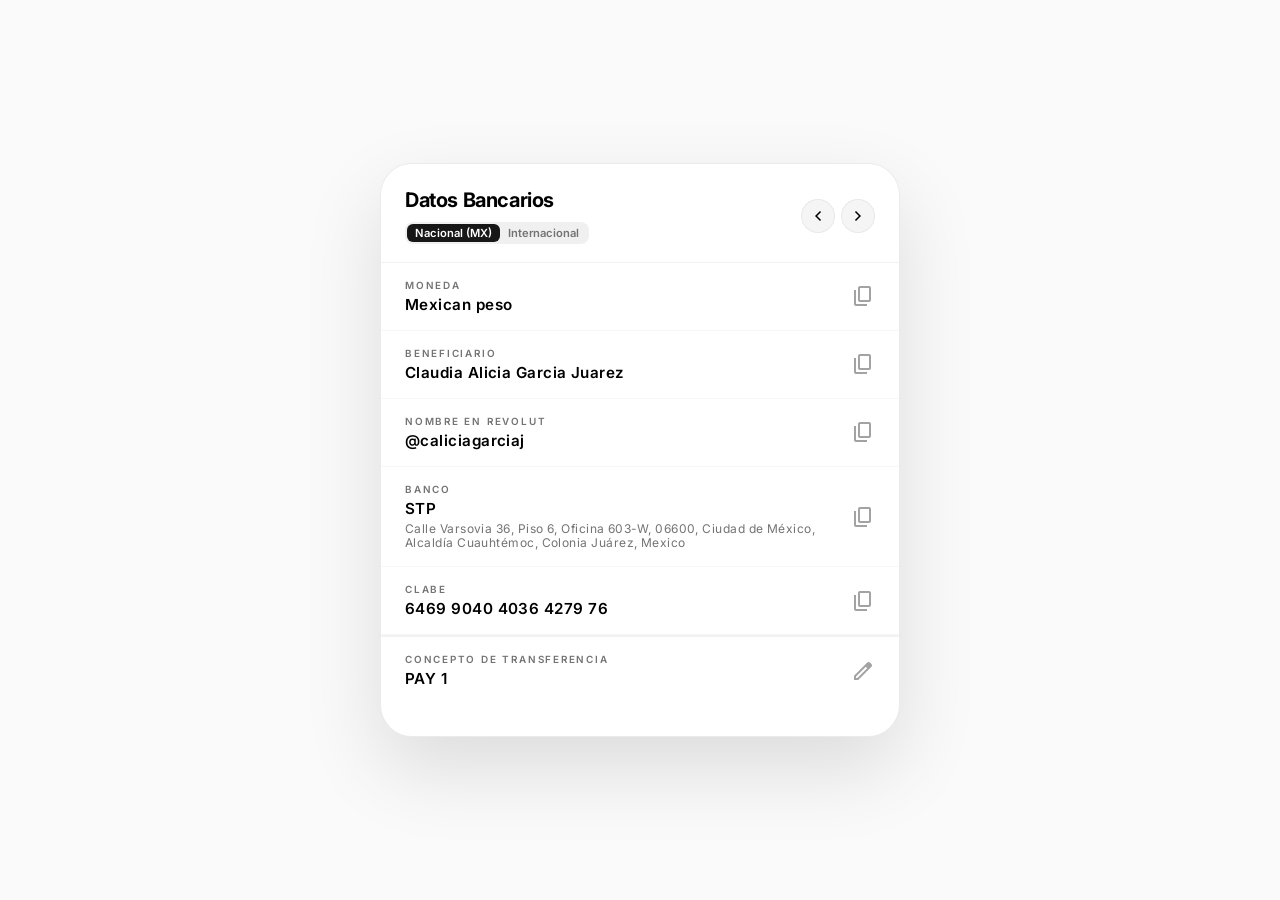
==== src/projects/claudia/index.html @ c99467b4 "feat(claudia): introduce dedicated Revolut/STP bank payment card and add @riosisraelg revtag to cont" ====
<!DOCTYPE html>
<html lang="es">
<head>
    <meta charset="UTF-8">
    <meta name="viewport" content="width=device-width, initial-scale=1.0, maximum-scale=1.0, user-scalable=no, viewport-fit=cover">
    <title>Datos Bancarios — Claudia Alicia Garcia Juarez</title>
    <meta name="description" content="Datos oficiales para transferencias bancarias y pagos en Revolut / STP de Claudia Alicia Garcia Juarez.">
    
    <link rel="stylesheet" href="style.css?v=6">
    <link rel="stylesheet" href="https://fonts.googleapis.com/css2?family=Inter:wght@300;400;500;600;700;800;900&display=swap">
    <link rel="stylesheet" href="https://fonts.googleapis.com/css2?family=Material+Symbols+Outlined:opsz,wght,FILL,GRAD@20..48,100..700,0..1,-50..200">
</head>
<body>

    <!-- ── Full-Screen Bank Modal View ────────────── -->
    <div class="bank-modal-overlay full-screen-modal open" id="bankModalOverlay">
        <div class="bank-modal-container full-screen-container">
            
            <div class="bank-modal-header">
                <div class="bank-modal-title-group">
                    <h3 class="bank-modal-title">Datos Bancarios</h3>
                    <div style="display: flex; gap: 8px; align-items: center; flex-wrap: wrap; margin-top: 4px;">
                        <div class="revolut-toggle" id="revolutToggleContainer" style="display: flex; background: rgba(0,0,0,0.06); border-radius: 8px; padding: 2px;">
                            <button id="btnRevMx" style="background: var(--gray-900); color: white; border: none; padding: 2px 8px; border-radius: 6px; font-size: 0.7rem; font-weight: 600; cursor: pointer; transition: 0.2s;">Nacional (MX)</button>
                            <button id="btnRevInt" style="background: transparent; color: var(--gray-500); border: none; padding: 2px 8px; border-radius: 6px; font-size: 0.7rem; font-weight: 600; cursor: pointer; transition: 0.2s;">Internacional</button>
                        </div>
                    </div>
                </div>
                
                <div class="bank-modal-header-actions">
                    <button class="bank-nav-header-btn" id="prevBankBtn" aria-label="Cambiar a cuenta nacional / internacional">
                        <span class="material-symbols-outlined">chevron_left</span>
                    </button>
                    <button class="bank-nav-header-btn" id="nextBankBtn" aria-label="Cambiar a cuenta nacional / internacional">
                        <span class="material-symbols-outlined">chevron_right</span>
                    </button>
                </div>
            </div>

            <div class="bank-modal-body">
                
                <!-- Bank Fields -->
                <div class="bank-field-section">

                    <div class="bank-row" id="rowCurrency" data-copy="Mexican peso" data-field="currency">
                        <div class="bank-row-info">
                            <span class="bank-field-label">Moneda</span>
                            <span class="bank-field-value" id="valCurrency">Mexican peso</span>
                        </div>
                        <span class="material-symbols-outlined bank-row-icon">content_copy</span>
                    </div>

                    <div class="bank-row" data-copy="Claudia Alicia Garcia Juarez" data-field="beneficiary">
                        <div class="bank-row-info">
                            <span class="bank-field-label">Beneficiario</span>
                            <span class="bank-field-value">Claudia Alicia Garcia Juarez</span>
                        </div>
                        <span class="material-symbols-outlined bank-row-icon">content_copy</span>
                    </div>

                    <div class="bank-row" id="rowRevtag" data-copy="@caliciagarciaj" data-field="revtag">
                        <div class="bank-row-info">
                            <span class="bank-field-label">Nombre en Revolut</span>
                            <span class="bank-field-value" id="valRevtag">@caliciagarciaj</span>
                        </div>
                        <span class="material-symbols-outlined bank-row-icon">content_copy</span>
                    </div>

                    <div class="bank-row" id="rowBankName" data-copy="STP" data-field="bank">
                        <div class="bank-row-info">
                            <span class="bank-field-label">Banco</span>
                            <span class="bank-field-value" id="valBankName">
                                STP<br>
                                <span style="font-size: 0.75rem; color: var(--gray-500); font-weight: 400; line-height: 1.2; display: block; margin-top: 4px;">
                                    Calle Varsovia 36, Piso 6, Oficina 603-W, 06600, Ciudad de México, Alcaldía Cuauhtémoc, Colonia Juárez, Mexico
                                </span>
                            </span>
                        </div>
                        <span class="material-symbols-outlined bank-row-icon">content_copy</span>
                    </div>

                    <div class="bank-row" id="rowAccount" data-copy="646990404036427976" data-field="account">
                        <div class="bank-row-info">
                            <span class="bank-field-label" id="lblAccount">CLABE</span>
                            <span class="bank-field-value" id="valAccount">6469 9040 4036 4279 76</span>
                        </div>
                        <span class="material-symbols-outlined bank-row-icon">content_copy</span>
                    </div>

                    <div class="bank-row" id="rowSwift" data-copy="REVOMXM2" data-field="swift" style="display: none;">
                        <div class="bank-row-info">
                            <span class="bank-field-label">BIC/SWIFT code</span>
                            <span class="bank-field-value" id="valSwift">REVOMXM2</span>
                        </div>
                        <span class="material-symbols-outlined bank-row-icon">content_copy</span>
                    </div>
                    
                </div>

                <!-- Fare Editor Section -->
                <div class="fare-section" id="speiFareSection">
                    <div class="fare-closed" id="speiFareClosed">
                        <div class="bank-row" id="speiFareToggleRow">
                            <div class="bank-row-info">
                                <span class="bank-field-label">Concepto de Transferencia</span>
                                <span class="bank-field-value" id="speiFareDisplay">Personalizar y copiar</span>
                            </div>
                            <span class="material-symbols-outlined bank-row-icon">edit</span>
                        </div>
                    </div>
                    
                    <div class="fare-open" id="speiFareOpen">
                        <div class="fare-edit-header">
                            <span class="bank-field-label">Personalizar Concepto SPEI</span>
                            <button class="fare-close-btn" id="speiFareCloseBtn" aria-label="Cerrar editor">
                                <span class="material-symbols-outlined" style="font-size:18px">close</span>
                            </button>
                        </div>
                        <div style="font-size: 0.75rem; color: var(--gray-500); margin-bottom: 14px;">
                            Ingresa tu nombre para generar el concepto con el prefijo oficial PAY.
                        </div>
                        <div class="fare-input-group">
                            <div class="fare-input-row">
                                <label class="fare-input-label">Tu Nombre</label>
                                <input type="text" id="speiFareFirstName" placeholder="JUAN" autocapitalize="characters" spellcheck="false" enterkeyhint="next">
                            </div>
                            <div class="fare-input-row">
                                <label class="fare-input-label">Tu Apellido</label>
                                <input type="text" id="speiFareLastName" placeholder="PEREZ" autocapitalize="characters" spellcheck="false" enterkeyhint="next">
                            </div>
                            <div class="fare-input-row">
                                <label class="fare-input-label">Cantidad de Pagos (1-10)</label>
                                <input type="number" id="speiFareCount" placeholder="1" min="1" max="10" inputmode="numeric" enterkeyhint="done" value="1">
                            </div>
                        </div>
                        <div class="fare-preview">
                            <div style="display: flex; justify-content: space-between; align-items: baseline; margin-bottom: 4px;">
                                <span class="fare-preview-label" style="margin-bottom: 0;">Concepto generado:</span>
                                <span id="speiFareTotalCounter" style="font-size: 0.75rem; color: var(--gray-500); font-weight: 500;">40 restantes</span>
                            </div>
                            <span class="fare-preview-text" id="speiFarePreviewText">PAY 1</span>
                        </div>
                        <div class="fare-footer">
                            <button class="fare-copy-btn" id="speiFareCopyBtn" disabled>Copiar Concepto</button>
                        </div>
                    </div>
                </div>

            </div>
        </div>
    </div>

    <!-- Toast Notification -->
    <div class="copy-toast" id="copyToast" role="alert" aria-live="polite">
        ¡Copiado al portapapeles!
    </div>

    <script src="script.js?v=6"></script>
</body>
</html>
---- src/projects/claudia/style.css ----
/* ========================================
   Digital Contact Card & Payment Hub
   White & Minimalist — System Dark Mode
   (Literal Clone for Claudia)
   ======================================== */

@import url('https://fonts.googleapis.com/css2?family=Inter:wght@300;400;500;600;700;800;900&display=swap');
@import url('https://fonts.googleapis.com/css2?family=Material+Symbols+Outlined:opsz,wght,FILL,GRAD@20..48,100..700,0..1,-50..200');

/* ── Reset ────────────────────────────── */
*, *::before, *::after {
    margin: 0;
    padding: 0;
    box-sizing: border-box;
}

/* ── Variables — Light (default) ──────── */
:root {
    --bg: #ffffff;
    --fg: #000000;
    --gray-50: #fafafa;
    --gray-100: #f5f5f5;
    --gray-200: #e5e5e5;
    --gray-300: #d4d4d4;
    --gray-400: #a3a3a3;
    --gray-500: #737373;
    --gray-600: #525252;
    --gray-700: #404040;
    --gray-800: #262626;
    --gray-900: #171717;
    --border: #e5e5e5;
    --surface: #fafafa;
    --success: #16a34a;
    --font: 'Inter', -apple-system, BlinkMacSystemFont, 'Segoe UI', Roboto, sans-serif;
    --transition: 0.25s cubic-bezier(0.4, 0, 0.2, 1);
}

/* ── Variables — Dark (system) ────────── */
@media (prefers-color-scheme: dark) {
    :root {
        --bg: #0a0a0a;
        --fg: #fafafa;
        --gray-50: #171717;
        --gray-100: #1c1c1c;
        --gray-200: #262626;
        --gray-300: #404040;
        --gray-400: #737373;
        --gray-500: #a3a3a3;
        --gray-600: #d4d4d4;
        --gray-700: #e5e7eb;
        --gray-800: #f5f5f5;
        --gray-900: #fafafa;
        --border: #262626;
        --surface: #141414;
        --success: #22c55e;
    }
}

/* ── Base ─────────────────────────────── */
html {
    scroll-behavior: smooth;
    -webkit-text-size-adjust: 100%;
    overflow-x: hidden;
    width: 100vw;
}

body {
    font-family: var(--font);
    background-color: var(--bg);
    color: var(--fg);
    min-height: 100vh;
    min-height: 100dvh;
    display: flex;
    justify-content: center;
    align-items: flex-start;
    position: relative;
    overflow-x: hidden;
    transition: background-color var(--transition), color var(--transition);
    padding: 0;
    margin: 0;
}

/* ── Full-Screen Modal (Standalone Open View) ───────── */
.full-screen-modal {
    position: relative;
    width: 100vw;
    min-height: 100vh;
    min-height: 100dvh;
    background: var(--bg);
    z-index: 10;
    display: flex;
    align-items: flex-start;
    justify-content: center;
    padding: 0;
    opacity: 1;
    pointer-events: auto;
}

.full-screen-container {
    background: var(--bg);
    border: none;
    border-radius: 0;
    width: 100vw;
    min-height: 100vh;
    min-height: 100dvh;
    max-width: 520px;
    display: flex;
    flex-direction: column;
    overflow: hidden;
    box-shadow: none;
    transform: none;
}

@media (min-width: 768px) {
    body {
        padding: 24px 16px;
        background-color: var(--gray-50);
        align-items: center;
    }
    @media (prefers-color-scheme: dark) {
        body {
            background-color: #000000;
        }
    }
    .full-screen-modal {
        background: transparent;
        min-height: auto;
    }
    .full-screen-container {
        border-radius: 32px;
        border: 1px solid rgba(0, 0, 0, 0.08);
        box-shadow: 0 32px 80px rgba(0, 0, 0, 0.12);
        min-height: auto;
    }
    @media (prefers-color-scheme: dark) {
        .full-screen-container {
            border-color: rgba(255, 255, 255, 0.12);
            box-shadow: 0 32px 80px rgba(0, 0, 0, 0.75);
        }
    }
}

.bank-modal-header {
    display: flex;
    align-items: center;
    justify-content: space-between;
    padding: 24px 24px 18px;
    border-bottom: 1px solid rgba(0, 0, 0, 0.05);
    padding-top: max(24px, env(safe-area-inset-top));
}

@media (prefers-color-scheme: dark) {
    .bank-modal-header {
        border-bottom-color: rgba(255, 255, 255, 0.05);
    }
}

.bank-modal-title-group {
    display: flex;
    align-items: flex-start;
    flex-direction: column;
    gap: 6px;
}

.bank-modal-title {
    font-size: 1.25rem;
    font-weight: 700;
    letter-spacing: -0.02em;
}

.bank-active-tag {
    font-size: 0.72rem;
    font-weight: 700;
    letter-spacing: 0.06em;
    text-transform: uppercase;
    background: rgba(0, 0, 0, 0.05);
    color: var(--fg);
    padding: 3px 8px;
    border-radius: 8px;
    border: 1px solid rgba(0, 0, 0, 0.08);
    transition: opacity 0.2s ease, transform 0.2s ease;
}

@media (prefers-color-scheme: dark) {
    .bank-active-tag {
        background: rgba(255, 255, 255, 0.08);
        border-color: rgba(255, 255, 255, 0.12);
    }
}

.revolut-toggle {
    display: flex;
    background: rgba(0, 0, 0, 0.06);
    border-radius: 8px;
    padding: 2px;
}

@media (prefers-color-scheme: dark) {
    .revolut-toggle {
        background: rgba(255, 255, 255, 0.1);
    }
}

.revolut-toggle button {
    border: none;
    padding: 3px 10px;
    border-radius: 6px;
    font-family: var(--font);
    font-size: 0.7rem;
    font-weight: 600;
    cursor: pointer;
    transition: 0.2s ease;
}

.bank-modal-header-actions {
    display: flex;
    align-items: center;
    gap: 6px;
}

.bank-nav-header-btn {
    background: rgba(0, 0, 0, 0.04);
    border: 1px solid rgba(0, 0, 0, 0.06);
    color: var(--fg);
    width: 34px;
    height: 34px;
    border-radius: 50%;
    display: flex;
    align-items: center;
    justify-content: center;
    cursor: pointer;
    transition: all var(--transition);
    user-select: none;
    -webkit-user-select: none;
}

.bank-nav-header-btn .material-symbols-outlined {
    font-size: 20px;
}

@media (prefers-color-scheme: dark) {
    .bank-nav-header-btn {
        background: rgba(255, 255, 255, 0.06);
        border-color: rgba(255, 255, 255, 0.1);
    }
}

.bank-nav-header-btn:hover {
    background: var(--fg);
    color: var(--bg);
    transform: scale(1.08);
}

.bank-nav-header-btn:active {
    transform: scale(0.92);
}

.bank-modal-body {
    overflow-y: auto;
    -webkit-overflow-scrolling: touch;
    flex: 1;
    padding: 0;
    padding-bottom: max(32px, env(safe-area-inset-bottom));
}

/* ── Bank Rows (Literal Structure) ───── */
.bank-field-section {
    border-bottom: 1px solid rgba(0, 0, 0, 0.05);
}

@media (prefers-color-scheme: dark) {
    .bank-field-section {
        border-bottom-color: rgba(255, 255, 255, 0.05);
    }
}

.bank-row {
    display: flex;
    align-items: center;
    justify-content: space-between;
    padding: 16px 24px;
    border-bottom: 1px solid rgba(0, 0, 0, 0.03);
    cursor: pointer;
    transition: background-color var(--transition);
    user-select: none;
    -webkit-user-select: none;
    touch-action: manipulation;
}

@media (prefers-color-scheme: dark) {
    .bank-row {
        border-bottom-color: rgba(255, 255, 255, 0.03);
    }
}

.bank-row:last-child {
    border-bottom: none;
}

.bank-row:hover {
    background-color: rgba(0, 0, 0, 0.02);
}

@media (prefers-color-scheme: dark) {
    .bank-row:hover {
        background-color: rgba(255, 255, 255, 0.02);
    }
}

.bank-row:active {
    transform: scale(0.98);
}

.bank-row-info {
    display: flex;
    flex-direction: column;
    gap: 4px;
    flex: 1;
    min-width: 0;
}

.bank-field-label {
    font-size: 0.62rem;
    font-weight: 600;
    letter-spacing: 0.18em;
    text-transform: uppercase;
    color: var(--gray-500);
}

.bank-field-value {
    font-size: 0.95rem;
    font-weight: 600;
    letter-spacing: 0.03em;
    transition: color var(--transition);
}

.bank-field-value.copied {
    color: var(--success);
}

.bank-row-icon {
    flex-shrink: 0;
    margin-left: 12px;
    color: var(--gray-400);
    font-size: 18px;
    transition: color var(--transition);
}

.bank-row:hover .bank-row-icon {
    color: var(--fg);
}

/* ── Fare / Concept Editor Section ──────────────── */
.fare-section {
    border-top: 1px solid rgba(0, 0, 0, 0.05);
}

@media (prefers-color-scheme: dark) {
    .fare-section {
        border-top-color: rgba(255, 255, 255, 0.05);
    }
}

.fare-closed {
    display: block;
}

.fare-open {
    display: none;
    padding: 18px 24px;
    background: rgba(0, 0, 0, 0.02);
}

@media (prefers-color-scheme: dark) {
    .fare-open {
        background: rgba(255, 255, 255, 0.02);
    }
}

.fare-section.expanded .fare-closed {
    display: none;
}

.fare-section.expanded .fare-open {
    display: block;
}

.fare-edit-header {
    display: flex;
    justify-content: space-between;
    align-items: center;
    margin-bottom: 8px;
}

.fare-close-btn {
    background: none;
    border: none;
    color: var(--gray-500);
    cursor: pointer;
    padding: 4px;
    display: flex;
    align-items: center;
}

.fare-close-btn:hover {
    color: var(--fg);
}

.fare-input-group {
    display: flex;
    flex-direction: column;
    gap: 12px;
    margin-bottom: 16px;
}

.fare-input-row {
    display: flex;
    flex-direction: column;
    gap: 6px;
}

.fare-input-label {
    font-size: 0.65rem;
    font-weight: 600;
    letter-spacing: 0.1em;
    text-transform: uppercase;
    color: var(--gray-500);
}

.fare-input-row input {
    background: var(--bg);
    border: 1px solid rgba(0, 0, 0, 0.1);
    padding: 12px 14px;
    font-family: var(--font);
    font-size: 0.92rem;
    font-weight: 600;
    color: var(--fg);
    border-radius: 12px;
    transition: border-color var(--transition);
    outline: none;
}

@media (prefers-color-scheme: dark) {
    .fare-input-row input {
        background: rgba(255, 255, 255, 0.05);
        border-color: rgba(255, 255, 255, 0.1);
    }
}

.fare-input-row input:focus {
    border-color: var(--fg);
}

.fare-preview {
    background: rgba(0, 0, 0, 0.03);
    padding: 14px 16px;
    border-radius: 12px;
    margin-bottom: 16px;
    display: flex;
    flex-direction: column;
    gap: 6px;
}

@media (prefers-color-scheme: dark) {
    .fare-preview {
        background: rgba(255, 255, 255, 0.05);
    }
}

.fare-preview-label {
    font-size: 0.65rem;
    font-weight: 600;
    letter-spacing: 0.1em;
    text-transform: uppercase;
    color: var(--gray-500);
}

.fare-preview-text {
    font-size: 1rem;
    font-weight: 700;
    color: var(--fg);
    word-break: break-all;
}

.fare-footer {
    display: flex;
    gap: 12px;
}

.fare-copy-btn {
    flex: 1;
    background: var(--fg);
    color: var(--bg);
    border: none;
    padding: 14px 20px;
    font-family: var(--font);
    font-size: 0.82rem;
    font-weight: 700;
    letter-spacing: 0.08em;
    text-transform: uppercase;
    cursor: pointer;
    border-radius: 12px;
    transition: opacity var(--transition);
}

.fare-copy-btn:disabled {
    opacity: 0.3;
    cursor: not-allowed;
}

.fare-copy-btn:not(:disabled):hover {
    opacity: 0.88;
}

/* ── Copy Toast (Floating) ───────────── */
.copy-toast {
    position: fixed;
    bottom: 28px;
    left: 50%;
    transform: translateX(-50%) translateY(100px);
    background: var(--fg);
    color: var(--bg);
    padding: 14px 28px;
    border-radius: 100px;
    font-size: 0.88rem;
    font-weight: 600;
    box-shadow: 0 16px 36px rgba(0, 0, 0, 0.28);
    z-index: 10000;
    pointer-events: none;
    opacity: 0;
    transition: transform 0.3s cubic-bezier(0.34, 1.56, 0.64, 1), opacity 0.3s ease;
}

.copy-toast.visible {
    transform: translateX(-50%) translateY(0);
    opacity: 1;
}
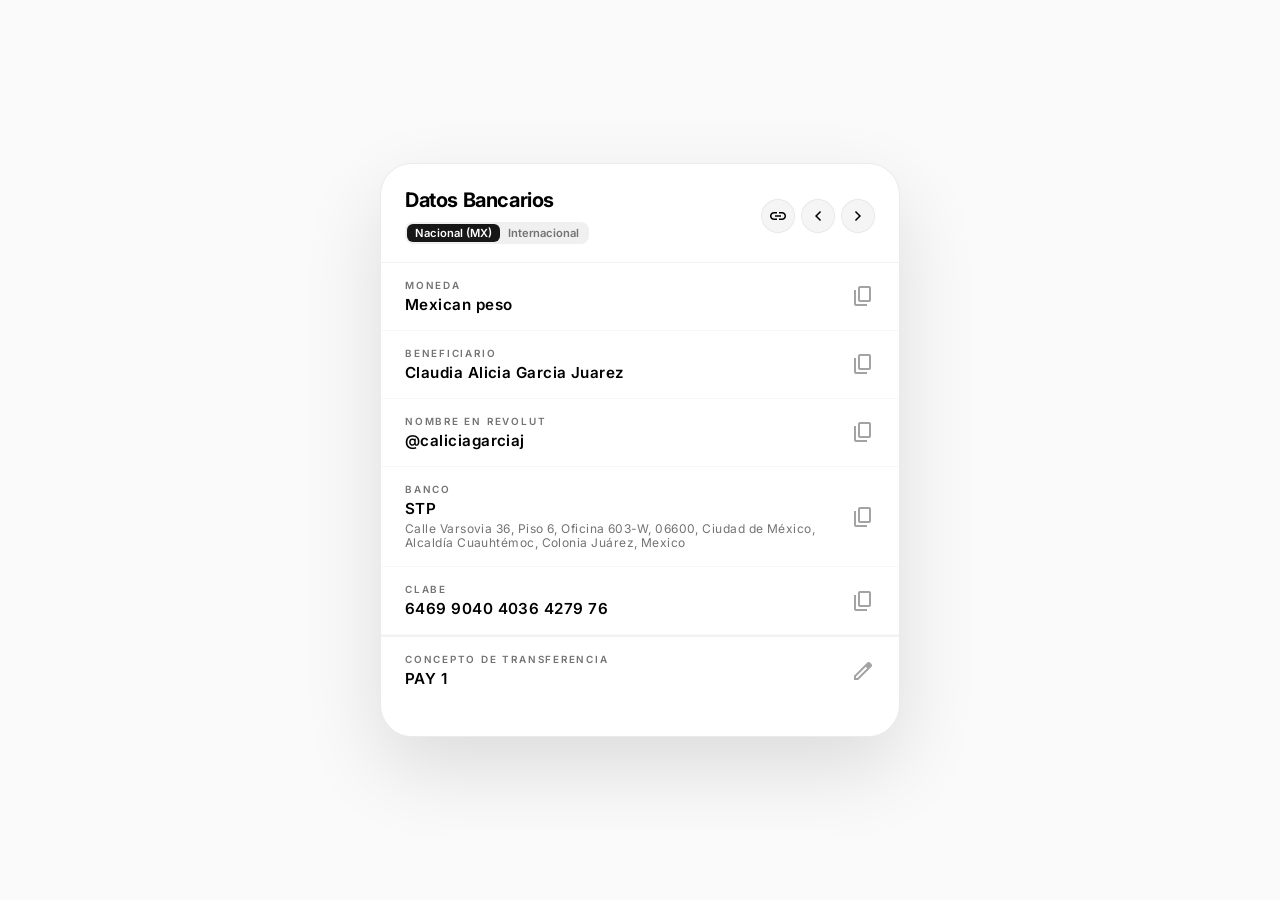
==== commit 24747992: "feat: add copy URL button to panaderia and claudia" ====
--- a/src/projects/claudia/index.html
+++ b/src/projects/claudia/index.html
@@ -28,6 +28,9 @@
                 </div>
                 
                 <div class="bank-modal-header-actions">
+                    <button class="bank-nav-header-btn" id="copyUrlBtn" aria-label="Copiar enlace del sitio">
+                        <span class="material-symbols-outlined">link</span>
+                    </button>
                     <button class="bank-nav-header-btn" id="prevBankBtn" aria-label="Cambiar a cuenta nacional / internacional">
                         <span class="material-symbols-outlined">chevron_left</span>
                     </button>
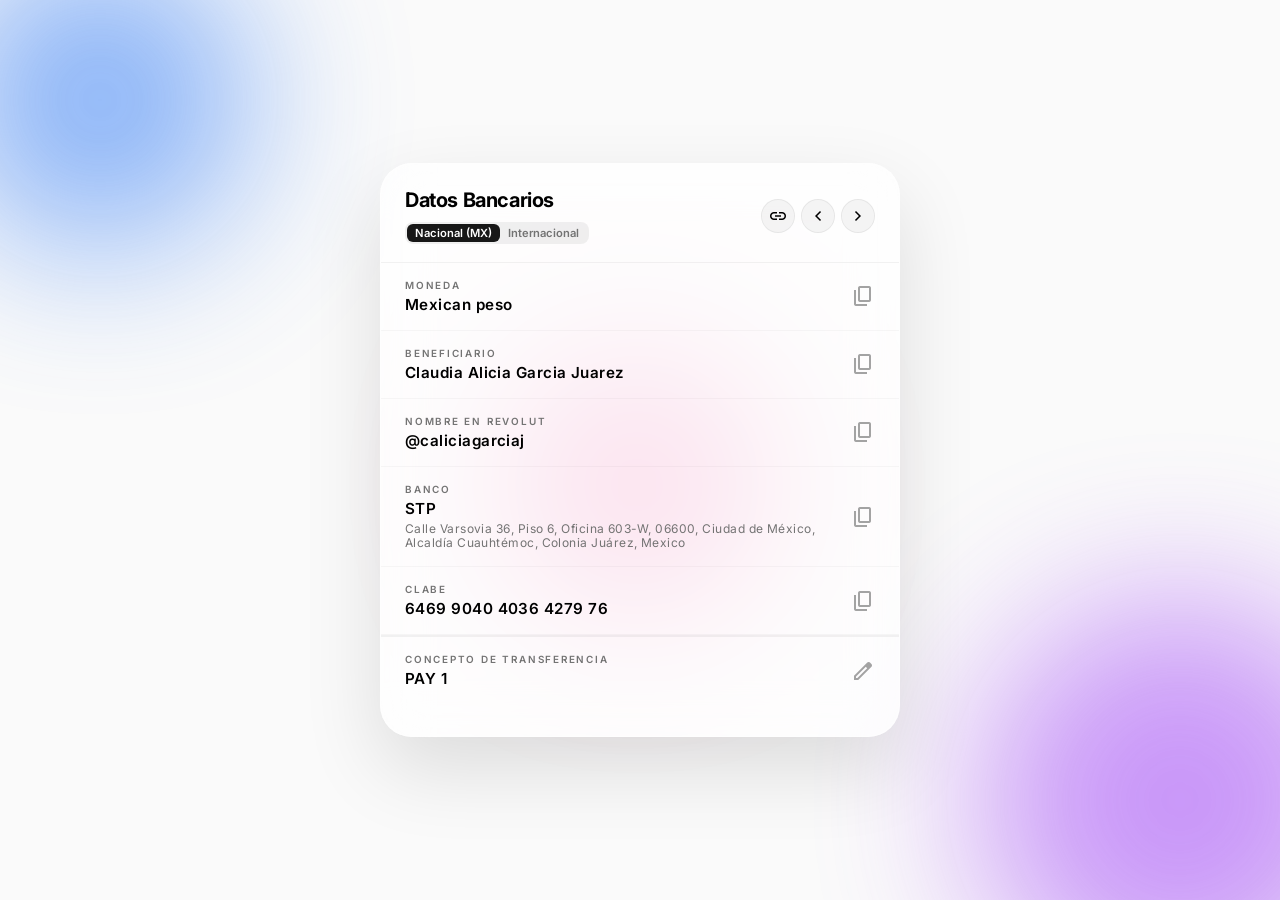
==== commit 046e3d73: "style: add glassmorphism and orbs to claudia component" ====
--- a/src/projects/claudia/index.html
+++ b/src/projects/claudia/index.html
@@ -11,6 +11,12 @@
     <link rel="stylesheet" href="https://fonts.googleapis.com/css2?family=Material+Symbols+Outlined:opsz,wght,FILL,GRAD@20..48,100..700,0..1,-50..200">
 </head>
 <body>
+    <!-- Floating Orbs Background for Glassmorphism -->
+    <div class="hero-orbs" aria-hidden="true">
+        <div class="orb orb-1"></div>
+        <div class="orb orb-2"></div>
+        <div class="orb orb-3"></div>
+    </div>
 
     <!-- ── Full-Screen Bank Modal View ────────────── -->
     <div class="bank-modal-overlay full-screen-modal open" id="bankModalOverlay">
--- a/src/projects/claudia/style.css
+++ b/src/projects/claudia/style.css
@@ -86,7 +86,7 @@
     width: 100vw;
     min-height: 100vh;
     min-height: 100dvh;
-    background: var(--bg);
+    background: transparent;
     z-index: 10;
     display: flex;
     align-items: flex-start;
@@ -97,7 +97,9 @@
 }
 
 .full-screen-container {
-    background: var(--bg);
+    background: rgba(255, 255, 255, 0.7);
+    backdrop-filter: blur(24px);
+    -webkit-backdrop-filter: blur(24px);
     border: none;
     border-radius: 0;
     width: 100vw;
@@ -128,15 +130,78 @@
     }
     .full-screen-container {
         border-radius: 32px;
-        border: 1px solid rgba(0, 0, 0, 0.08);
+        border: 1px solid rgba(255, 255, 255, 0.4);
         box-shadow: 0 32px 80px rgba(0, 0, 0, 0.12);
         min-height: auto;
     }
     @media (prefers-color-scheme: dark) {
         .full-screen-container {
-            border-color: rgba(255, 255, 255, 0.12);
+            background: rgba(20, 20, 20, 0.6);
+            border-color: rgba(255, 255, 255, 0.1);
             box-shadow: 0 32px 80px rgba(0, 0, 0, 0.75);
         }
+    }
+}
+
+@media (max-width: 767px) and (prefers-color-scheme: dark) {
+    .full-screen-container {
+        background: rgba(20, 20, 20, 0.7);
+    }
+}
+
+/* ── Orbs Background ──────────────────── */
+.hero-orbs {
+    position: fixed;
+    top: 0;
+    left: 0;
+    width: 100vw;
+    height: 100vh;
+    overflow: hidden;
+    z-index: 0;
+    pointer-events: none;
+}
+
+.orb {
+    position: absolute;
+    border-radius: 50%;
+    filter: blur(80px);
+    opacity: 0.6;
+    animation: float 20s infinite ease-in-out alternate;
+}
+
+.orb-1 {
+    width: 300px;
+    height: 300px;
+    background: #3b82f6; /* Blueish */
+    top: -50px;
+    left: -50px;
+    animation-delay: 0s;
+}
+
+.orb-2 {
+    width: 400px;
+    height: 400px;
+    background: #a855f7; /* Purpleish */
+    bottom: -100px;
+    right: -100px;
+    animation-delay: -5s;
+}
+
+.orb-3 {
+    width: 250px;
+    height: 250px;
+    background: #ec4899; /* Pinkish */
+    top: 40%;
+    left: 40%;
+    animation-delay: -10s;
+}
+
+@keyframes float {
+    0% {
+        transform: translate(0, 0) scale(1);
+    }
+    100% {
+        transform: translate(100px, 50px) scale(1.2);
     }
 }
 
